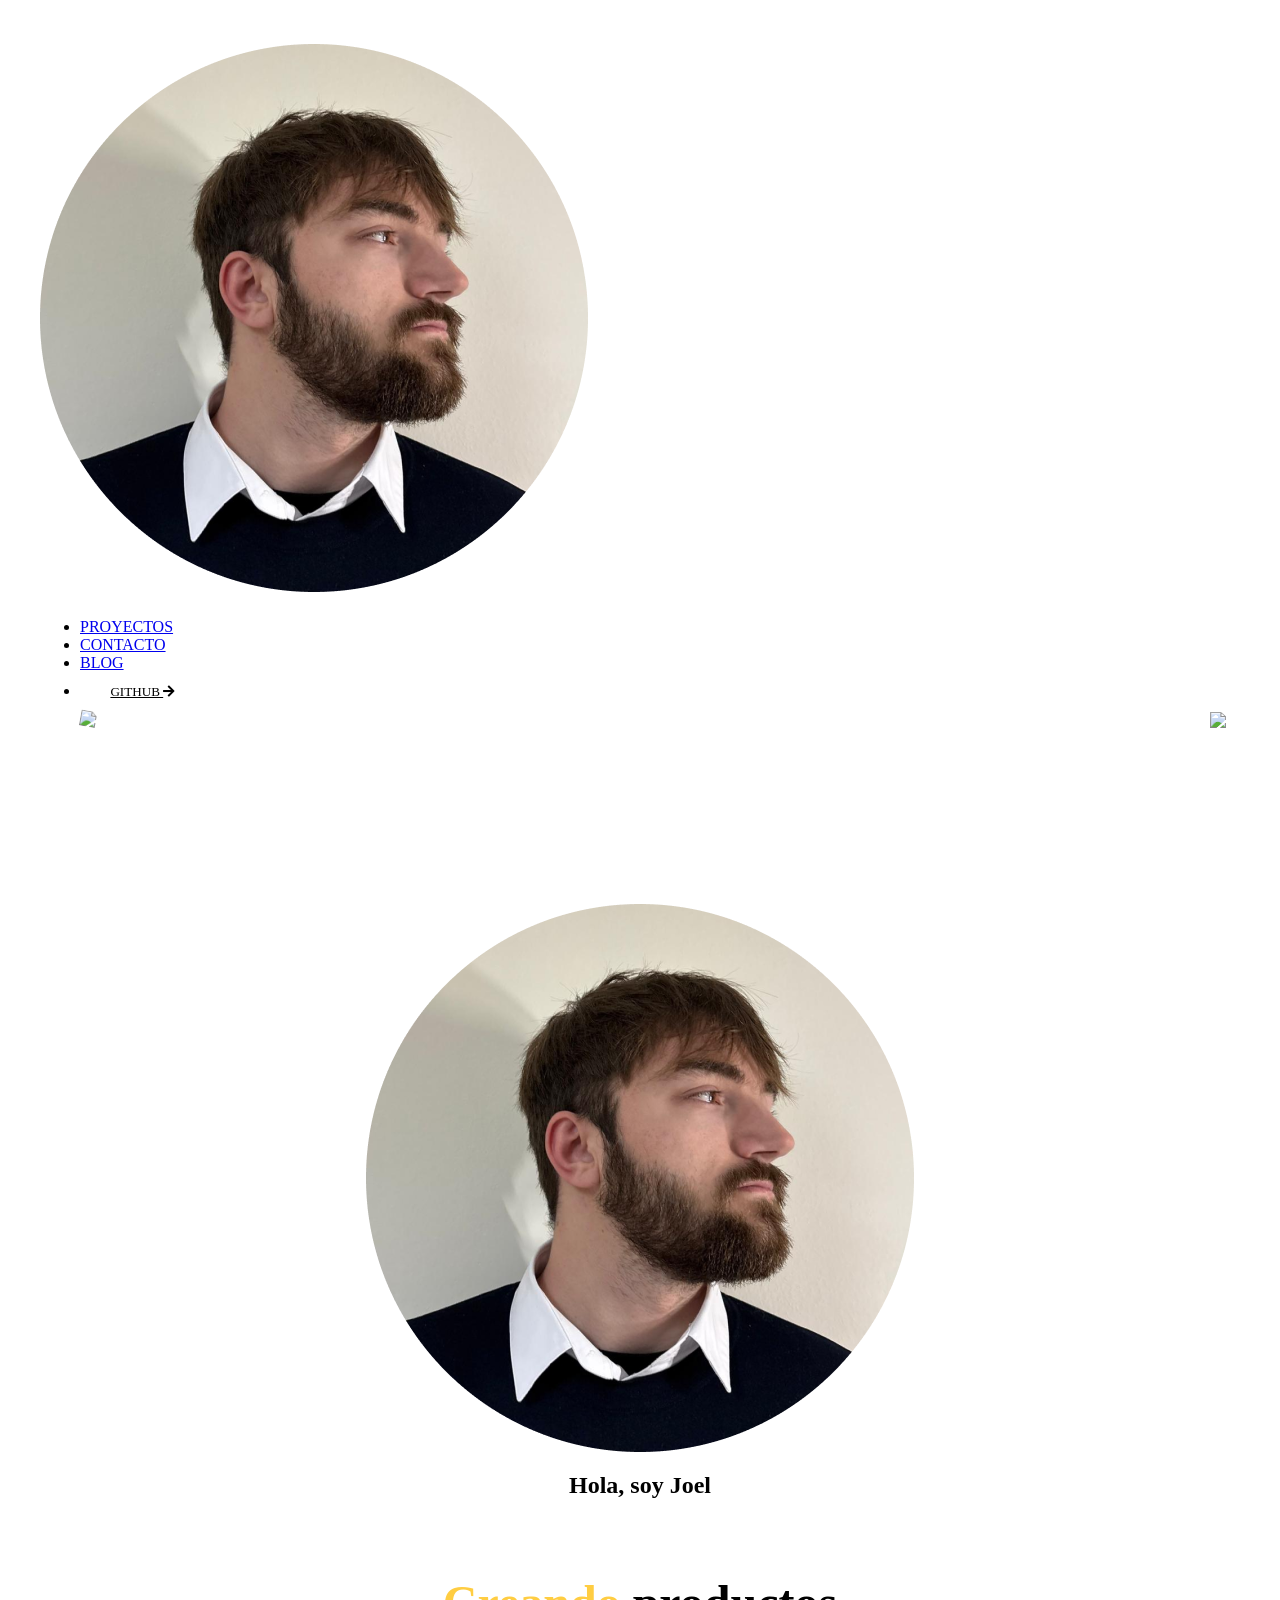
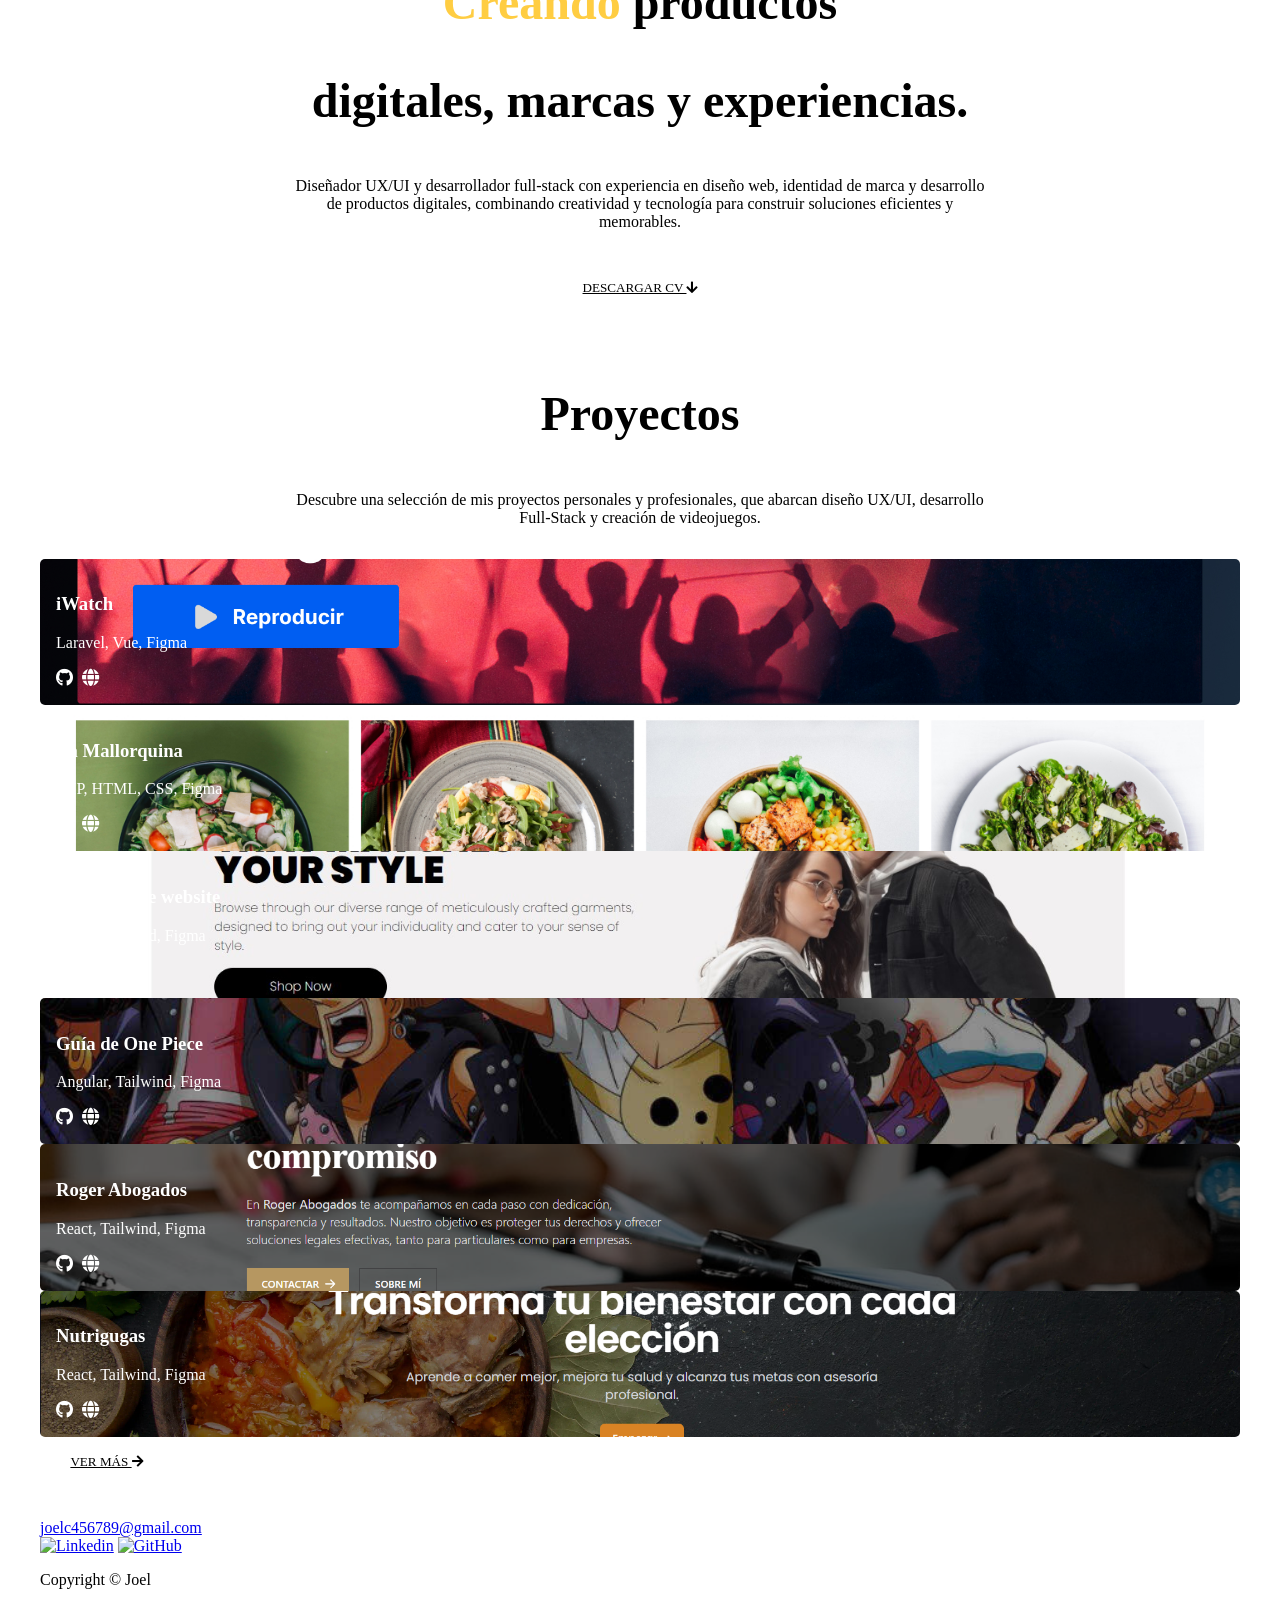
==== index.html @ b2499826 "Fix rutas para GitHub Pages" ====
<!DOCTYPE html>
<html lang="en">
  <head>
    <meta charset="UTF-8" />
    <meta http-equiv="X-UA-Compatible" content="IE=edge" />
    <meta name="viewport" content="width=device-width, initial-scale=1.0" />

    <title>Joel Cosp</title>

    <!-- Favicons -->
    <link rel="apple-touch-icon" sizes="180x180" href="src/assets/favicon/favi-prof-180.png" />
    <link rel="icon" type="image/png" sizes="16x16" href="src/assets/favicon/favi-prof-16.png" />
    <link rel="icon" type="image/png" sizes="32x32" href="src/assets/favicon/favi-prof-32.png" />
    <link rel="icon" type="image/png" sizes="192x192" href="src/assets/favicon/favi-prof-192.png" />
    <link rel="icon" type="image/png" sizes="512x512" href="src/assets/favicon/favi-prof-512.png" />
    <link rel="icon" type="image/x-icon" href="src/assets/favicon/favi-prof-32.png" />
    <link rel="manifest" type="application/manifest+json" href="src/assets/favicon/site.webmanifest" />

    <!-- Styles -->
    <link rel="stylesheet" href="https://use.fontawesome.com/releases/v5.15.4/css/all.css" crossorigin="anonymous" />
    <link rel="stylesheet" href="src/css/style.css" />
    <link rel="stylesheet" href="src/css/utilities.css" />
  </head>

  <body>
    <header id="hero">
      <!-- Navbar -->
      <nav class="navbar">
        <div class="container">
          <h1 id="logo">
            <a href="https://github.com/JoelCosp">
              <img src="src/assets/rounded_profile_image.png" alt="Your Logo" />
            </a>
          </h1>

          <ul class="nav-menu">
            <li><a class="nav-link" href="#projects">PROYECTOS</a></li>
            <li><a class="nav-link" href="#">CONTACTO</a></li>
            <li><a class="nav-link" href="#">BLOG</a></li>

            <li>
              <a class="nav-link btn btn-primary" href="https://github.com/JoelCosp">
                Github <i class="fas fa-arrow-right"></i>
              </a>
            </li>

            <!-- Toggle switch -->
            <div class="theme-switch">
              <input type="checkbox" id="switch" />
              <label class="toggle-icons" for="switch">
                <img class="moon" src="src/assets/moon.svg" />
                <img class="sun" src="src/assets/sun.svg" />
              </label>
            </div>
          </ul>

          <div class="hamburger">
            <span class="bar"></span>
            <span class="bar"></span>
            <span class="bar"></span>
          </div>
        </div>
      </nav>

      <section class="header-container">
        <img class="profile-image" src="src/assets/rounded_profile_image.png" alt="" />
        <h1>Hola, soy Joel</h1>

        <div class="content-text">
          <h2><span style="color: #ffcd42;">Creando</span> productos</h2>
          <h2>digitales, marcas y experiencias.</h2>
          <p>
            Diseñador UX/UI y desarrollador full-stack con experiencia en diseño web,
            identidad de marca y desarrollo de productos digitales, combinando creatividad y tecnología
            para construir soluciones eficientes y memorables.
          </p>
        </div>

        <a href="src/assets/cvs/cv_dg_05122025.pdf" download class="btn btn-secondary" target="_blank">
          Descargar CV <i class="fas fa-arrow-down"></i>
        </a>
      </section>
    </header>

    <!-- Projects -->
    <section id="projects" class="project-container container">
      <div class="division"></div>

      <div class="content-text">
        <h2>Proyectos</h2>
        <p>Descubre una selección de mis proyectos personales y profesionales, que abarcan diseño UX/UI, desarrollo Full-Stack y creación de videojuegos.</p>
      </div>

      <article class="project">

        <!-- Project 1 -->
        <div class="card">
          <div class="project-info">
            <div class="project-bio">
              <h3>iWatch</h3>
              <p>Laravel, Vue, Figma</p>
            </div>
            <div class="project-link">
              <a href="#"><i class="fab fa-github"></i></a>
              <a href="#"><i class="fas fa-globe"></i></a>
            </div>
          </div>
        </div>

        <!-- Project 2 -->
        <div class="card">
          <div class="project-info">
            <div class="project-bio">
              <h3>La Mallorquina</h3>
              <p>PHP, HTML, CSS, Figma</p>
            </div>
            <div class="project-link">
              <a href="#"><i class="fab fa-github"></i></a>
              <a href="#"><i class="fas fa-globe"></i></a>
            </div>
          </div>
        </div>

        <!-- Project 3 -->
        <div class="card">
          <div class="project-info">
            <div class="project-bio">
              <h3>E-commerce website</h3>
              <p>React, Tailwind, Figma</p>
            </div>
            <div class="project-link">
              <a href="#"><i class="fab fa-github"></i></a>
              <a href="#"><i class="fas fa-globe"></i></a>
            </div>
          </div>
        </div>

        <!-- Project 4 -->
        <div class="card">
          <div class="project-info">
            <div class="project-bio">
              <h3>Guía de One Piece</h3>
              <p>Angular, Tailwind, Figma</p>
            </div>
            <div class="project-link">
              <a href="#"><i class="fab fa-github"></i></a>
              <a href="#"><i class="fas fa-globe"></i></a>
            </div>
          </div>
        </div>

        <!-- Project 5 -->
        <div class="card">
          <div class="project-info">
            <div class="project-bio">
              <h3>Roger Abogados</h3>
              <p>React, Tailwind, Figma</p>
            </div>
            <div class="project-link">
              <a href="#"><i class="fab fa-github"></i></a>
              <a href="#"><i class="fas fa-globe"></i></a>
            </div>
          </div>
        </div>

        <!-- Project 6 -->
        <div class="card">
          <div class="project-info">
            <div class="project-bio">
              <h3>Nutrigugas</h3>
              <p>React, Tailwind, Figma</p>
            </div>
            <div class="project-link">
              <a href="#"><i class="fab fa-github"></i></a>
              <a href="#"><i class="fas fa-globe"></i></a>
            </div>
          </div>
        </div>

      </article>

      <a href="https://github.com/JoelCosp" class="btn btn-secondary" target="_blank">
        Ver más <i class="fas fa-arrow-right"></i>
      </a>
    </section>

    <footer id="footer">
      <div class="container">
        <a href="mailto:joelc456789@gmail.com">joelc456789@gmail.com</a>

        <div class="social">
          <a href="#"><img src="src/assets/linkedin-icon.svg" alt="Linkedin" /></a>
          <a href="#"><img src="src/assets/github-icon.svg" alt="GitHub" /></a>
        </div>

        <p>Copyright &copy; Joel <span id="datee"></span></p>
      </div>
    </footer>

    <script src="src/js/script.js"></script>
  </body>
</html>
---- src/css/utilities.css ----
/* ?This is where reusable styling of this template will be. 
   !Will contain things like:
   * Button styling
   * Background color styling
   * padding and margin
*/

.container {
  max-width: var(--width-medium);
  margin: 0 auto;
  padding: 1rem 2rem;
}

h1::selection,
h2::selection {
  color: #111;
  background: var(--primary-color);
}

/* Buttons */
.btn {
  display: inline-block;
  padding: 0.75rem 1.9rem;
  border-radius: 30px;
  text-transform: uppercase;
  font-size: 0.82rem;
  transition: 0.3s;
}

.btn-primary {
  background: var(--primary-color);
  color: #000000;
}

.btn-secondary {
  margin: 5px 0;
  background-color: var(--bg-secondary);
  color: var(--bg-primary);
}

/* add hover to resume button */
.btn-primary:hover {
  background: var(--secondary-color);
}

/* Dark mode toggle */
#switch {
  display: none;
}

.toggle-icons {
  display: flex;
  justify-content: space-between;
  align-items: center;
  cursor: pointer;
}

.toggle-icons > img {
  transition: 0.6s cubic-bezier(0.23, 1, 0.32, 1);
  width: 30px;
}

.moon {
  transform: rotate(10deg);
}

#switch:checked + .toggle-icons .moon {
  transform: rotate(250deg);
}

#switch:checked + .toggle-icons .sun {
  transform: rotate(100deg);
}

/* Header Container */
.header-container {
  display: flex;
  flex-direction: column;
  align-items: center;
  justify-content: center;
  margin-top: 8rem;
  padding: 1rem;
}

.header-container > div {
  margin-top: 1rem;
}

.content-text {
  text-align: center;
  margin: 1.5rem 0;
}

.content-text h2 {
  font-size: 3rem;
  line-height: 1.2;
  transition: 0.2s ease-in-out;
}

.content-text p {
  padding: 0.5rem;
  margin: 0 auto;
  max-width: 700px;
}

/* Project cards */
.card {
  padding: 1rem;
  background: var(--card-background);
  color: #ffffff;
  border-radius: 5px;
  transition: 0.4s ease-in-out;
  cursor: pointer;
}

.card a {
  color: #ffffff;
  transition: 0.25s ease-in-out;
  font-size: 1.1rem;
  margin-right: 0.3rem;
}

.card a:hover {
  color: var(--primary-color);
}

.card:hover {
  box-shadow: inset 0 100px 1000px 10px rgba(0, 0, 0, 0.8);
}

.card:hover .project-info {
  opacity: 1;
}

/* Project Images */

/* project 1 */
.card:nth-child(1) {
  background: url(../assets/my-projects/iwatch-frame.jpg) center center/cover;
}

/* Project 2 */
.card:nth-child(2) {
  background: url(../assets/my-projects/mallorquina-frame.jpg) center center/cover;
}

/* Project 3 */
.card:nth-child(3) {
  background: url(../assets/my-projects/ecomweb.jpg) center center/cover;
}

/* Project 4 */
.card:nth-child(4) {
  background: url(../assets/my-projects/one-piece-web-frame.png) center center/cover;
}

/* Project 5 */
.card:nth-child(5) {
  background: url(../assets/my-projects/lawyer-frame.png) center center/cover;
}

/* Project 6 */
.card:nth-child(6) {
  background: url(../assets/my-projects/nutri-frame.png) center center/cover;
}

/* Media Queries */
@media (max-width: 768px) {
  .header-container {
    margin-top: 7rem;
    text-align: center;
  }

  .content-text h2 {
    font-size: 2.5rem;
  }
}
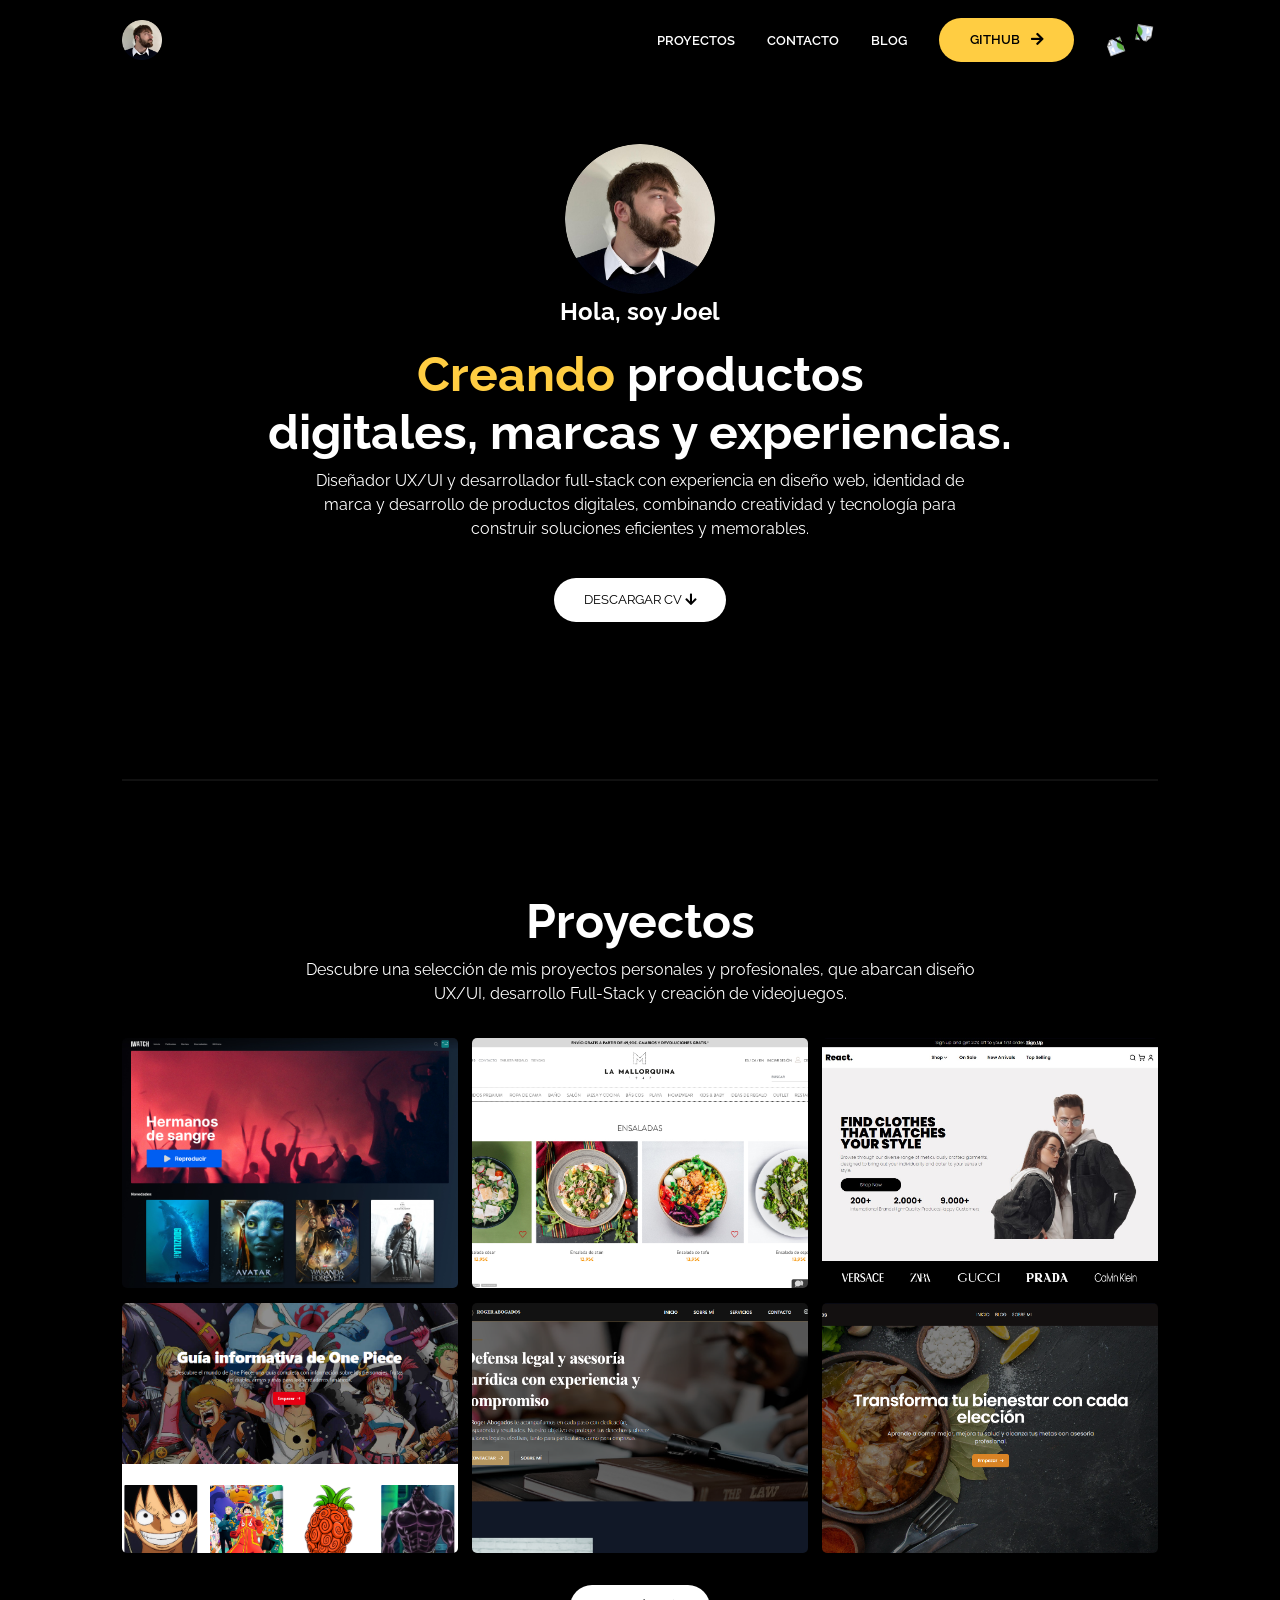
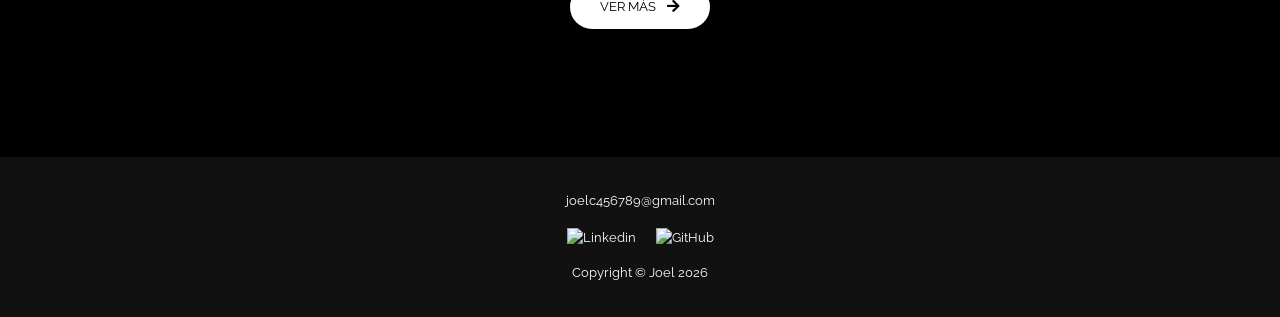
==== commit a122864b: "mejoras rutas, .js, estilos..." ====
--- a/index.html
+++ b/index.html
@@ -35,8 +35,8 @@
 
           <ul class="nav-menu">
             <li><a class="nav-link" href="#projects">PROYECTOS</a></li>
-            <li><a class="nav-link" href="#">CONTACTO</a></li>
-            <li><a class="nav-link" href="#">BLOG</a></li>
+            <li><a class="nav-link" href="#footer">CONTACTO</a></li>
+            <li><a class="nav-link" href="#hero">BLOG</a></li>
 
             <li>
               <a class="nav-link btn btn-primary" href="https://github.com/JoelCosp">
@@ -189,8 +189,8 @@
         <a href="mailto:joelc456789@gmail.com">joelc456789@gmail.com</a>
 
         <div class="social">
-          <a href="#"><img src="src/assets/linkedin-icon.svg" alt="Linkedin" /></a>
-          <a href="#"><img src="src/assets/github-icon.svg" alt="GitHub" /></a>
+          <a href="https://www.linkedin.com/in/joel-cosp-crespo-a60052345/"><img src="src/assets/linkedin-icon.svg" alt="Linkedin" /></a>
+          <a href="https://github.com/JoelCosp"><img src="src/assets/github-icon.svg" alt="GitHub" /></a>
         </div>
 
         <p>Copyright &copy; Joel <span id="datee"></span></p>
--- a/src/css/style.css
+++ b/src/css/style.css
@@ -0,0 +1,342 @@
+/* This is the required project styling. Will contain essential CSS styles like:
+   * Flex property
+   * Grid layout
+   * Cards and sections
+*/
+
+@import url(https://fonts.googleapis.com/css?family=Raleway:100,200,300,regular,500,600,700,800,900,100italic,200italic,300italic,italic,500italic,600italic,700italic,800italic,900italic);
+
+/* variables */
+:root {
+  /* Colors */
+  --primary-color: #ffcd42;
+  --secondary-color: #ffd35c;
+  --bg-primary: #ffffff;
+  --text-color: #222222;
+  --text-color-two: #ffffff;
+  --bg-secondary: #000000;
+  --card-background: #f4f4f4;
+  --bg-secondary-two: #111111;
+
+  --shadow: 0 10px 40px rgba(0, 0, 0, 0.2);
+
+  /* Font Weight */
+  --weight-small: 400;
+  --weight-semibold: 600;
+  --weight-bold: 800;
+
+  /* Max width */
+  --width-small: 600px;
+  --width-medium: 1100px;
+  --width-large: 1300px;
+}
+
+[data-theme="dark"] {
+  --primary-color: #ffcd42;
+  --secondary-color: #ffd35c;
+  --bg-primary: #000000;
+  --text-color: #ffffff;
+  --text-color-two: #222222;
+  --bg-secondary: #ffffff;
+  --card-background: #111111;
+  --bg-secondary-two: #f4f4f4;
+  --shadow: 0 2px 10px rgba(95, 95, 95, 0.2);
+}
+
+html {
+  font-size: 100%;
+  scroll-behavior: smooth;
+}
+
+/* Reset default styling */
+* {
+  margin: 0;
+  padding: 0;
+  box-sizing: border-box;
+}
+
+ul {
+  list-style: none;
+}
+
+a {
+  text-decoration: none;
+  color: var(--text-color);
+}
+
+/* Main styling */
+body {
+  background: var(--bg-primary);
+  color: var(--text-color);
+  font-family: "Raleway", sans-serif;
+  line-height: 1.5;
+}
+
+/* Navbar */
+.navbar {
+  position: fixed;
+  top: 0;
+  left: 0;
+  right: 0;
+  z-index: 20;
+  background: var(--bg-primary);
+}
+
+.navbar .container {
+  display: flex;
+  align-items: center;
+  justify-content: space-between;
+  z-index: 20;
+  height: 80px;
+  width: 100%;
+}
+
+.navbar .nav-menu {
+  display: flex;
+  align-items: center;
+  background: var(--bg-primary);
+}
+
+.navbar .nav-link {
+  margin: 0 1rem;
+  font-size: 0.8rem;
+  font-weight: var(--weight-semibold);
+}
+
+.navbar #logo img {
+  display: block;
+  width: 40px;
+}
+
+.navbar .btn {
+  margin-right: 1.5rem;
+}
+
+.fas.fa-arrow-right {
+  margin-left: 0.5rem;
+  font-size: 0.9rem;
+}
+
+/* hamburger */
+.hamburger {
+  margin-bottom: 0.1rem;
+  display: none;
+}
+
+.bar {
+  display: block;
+  width: 23px;
+  height: 3px;
+  margin: 4px auto;
+  transition: all 0.3s ease-in-out;
+  border-radius: 30px;
+  background-color: var(--bg-secondary);
+}
+
+/* Hero section */
+#hero {
+  display: flex;
+  flex-direction: column;
+  height: 100%;
+}
+
+.profile-image {
+  width: 150px;
+  border-radius: 50%;
+  animation: bounce 1s infinite alternate;
+}
+
+@keyframes bounce {
+  from {
+    transform: translateY(0px);
+  }
+
+  to {
+    transform: translateY(-10px);
+  }
+}
+
+.division {
+  width: 100%;
+  height: 2px;
+  background-color: var(--card-background);
+  margin: 5.5rem 0;
+}
+/* Projects */
+#projects {
+  display: flex;
+  flex-direction: column;
+  margin: 2rem auto 5rem;
+}
+
+#projects .btn {
+  align-self: center;
+  margin: 2rem 0;
+}
+
+.project {
+  display: grid;
+  grid-template-columns: repeat(3, 1fr);
+  grid-auto-rows: minmax(250px, auto);
+  grid-gap: 0.9rem;
+}
+
+.card .project-bio p {
+  font-size: 0.83rem;
+}
+
+.card .project-bio h3 {
+  font-size: 0.9rem;
+}
+
+.project-info {
+  display: flex;
+  justify-content: space-between;
+  opacity: 0;
+  position: relative;
+  transition: 0.5s ease-in-out;
+}
+
+.project-bio {
+  display: flex;
+  flex-direction: column;
+  justify-content: flex-end;
+  position: relative;
+  top: 160px;
+  left: 10px;
+}
+
+/* Footer */
+#footer {
+  background: #111111;
+}
+
+#footer .container {
+  display: flex;
+  flex-direction: column;
+  align-items: center;
+  justify-content: center;
+  color: #ffffff;
+  min-height: 160px;
+  text-align: center;
+}
+
+#footer a {
+  font-size: 0.8rem;
+  color: #fff;
+}
+
+#footer a:hover {
+  opacity: 0.6;
+}
+
+#footer .social {
+  margin: 0.9rem 0;
+}
+
+#footer .social img {
+  width: 20px;
+  height: 20px;
+}
+
+#footer .social a {
+  margin: 0 0.5rem;
+}
+
+#footer p {
+  font-size: 0.8rem;
+}
+
+/* Responsiveness */
+
+@media (max-width: 1000px) {
+  .project {
+    display: grid;
+    grid-template-columns: repeat(2, 1fr);
+  }
+}
+
+@media (max-width: 768px) {
+}
+
+@media (max-width: 670px) {
+  .navbar .nav-menu {
+    position: fixed;
+    right: -100vw;
+    top: 4.5rem;
+    flex-direction: column;
+    width: calc(80% - 10px);
+    transition: 0.3s;
+    box-shadow: var(--shadow);
+    padding: 2rem;
+    border-radius: 5px;
+    align-items: flex-start;
+  }
+
+  .navbar .btn {
+    margin: 0;
+    margin-top: 1rem;
+  }
+
+  .nav-menu.active {
+    right: 20px;
+  }
+
+  .nav-menu .nav-link {
+    font-size: 0.9rem;
+    margin: 0 0.2rem;
+  }
+
+  .nav-menu li {
+    margin-bottom: 0.5rem;
+    width: 100%;
+  }
+
+  .nav-menu .btn {
+    width: 100%;
+    text-align: center;
+    margin-top: 0.5rem;
+  }
+
+  .hamburger {
+    display: block;
+    cursor: pointer;
+    padding: 0.2rem 0.4rem;
+  }
+
+  .hamburger.active {
+    border: 1px dotted gray;
+  }
+
+  .hamburger.active .bar:nth-child(2) {
+    opacity: 0;
+  }
+
+  .hamburger.active .bar:nth-child(1) {
+    transform: translateY(6px) rotate(45deg);
+  }
+
+  .hamburger.active .bar:nth-child(3) {
+    transform: translateY(-8px) rotate(-45deg);
+  }
+}
+
+@media (max-width: 600px) {
+  .project {
+    display: grid;
+    grid-template-columns: 1fr;
+  }
+
+  .header-container .btn {
+    border-radius: 5px;
+    width: 80%;
+  }
+}
+
+.bar {
+  background-color: #222; /* modo claro */
+}
+
+[data-theme="dark"] .bar {
+  background-color: #fff !important;
+}
